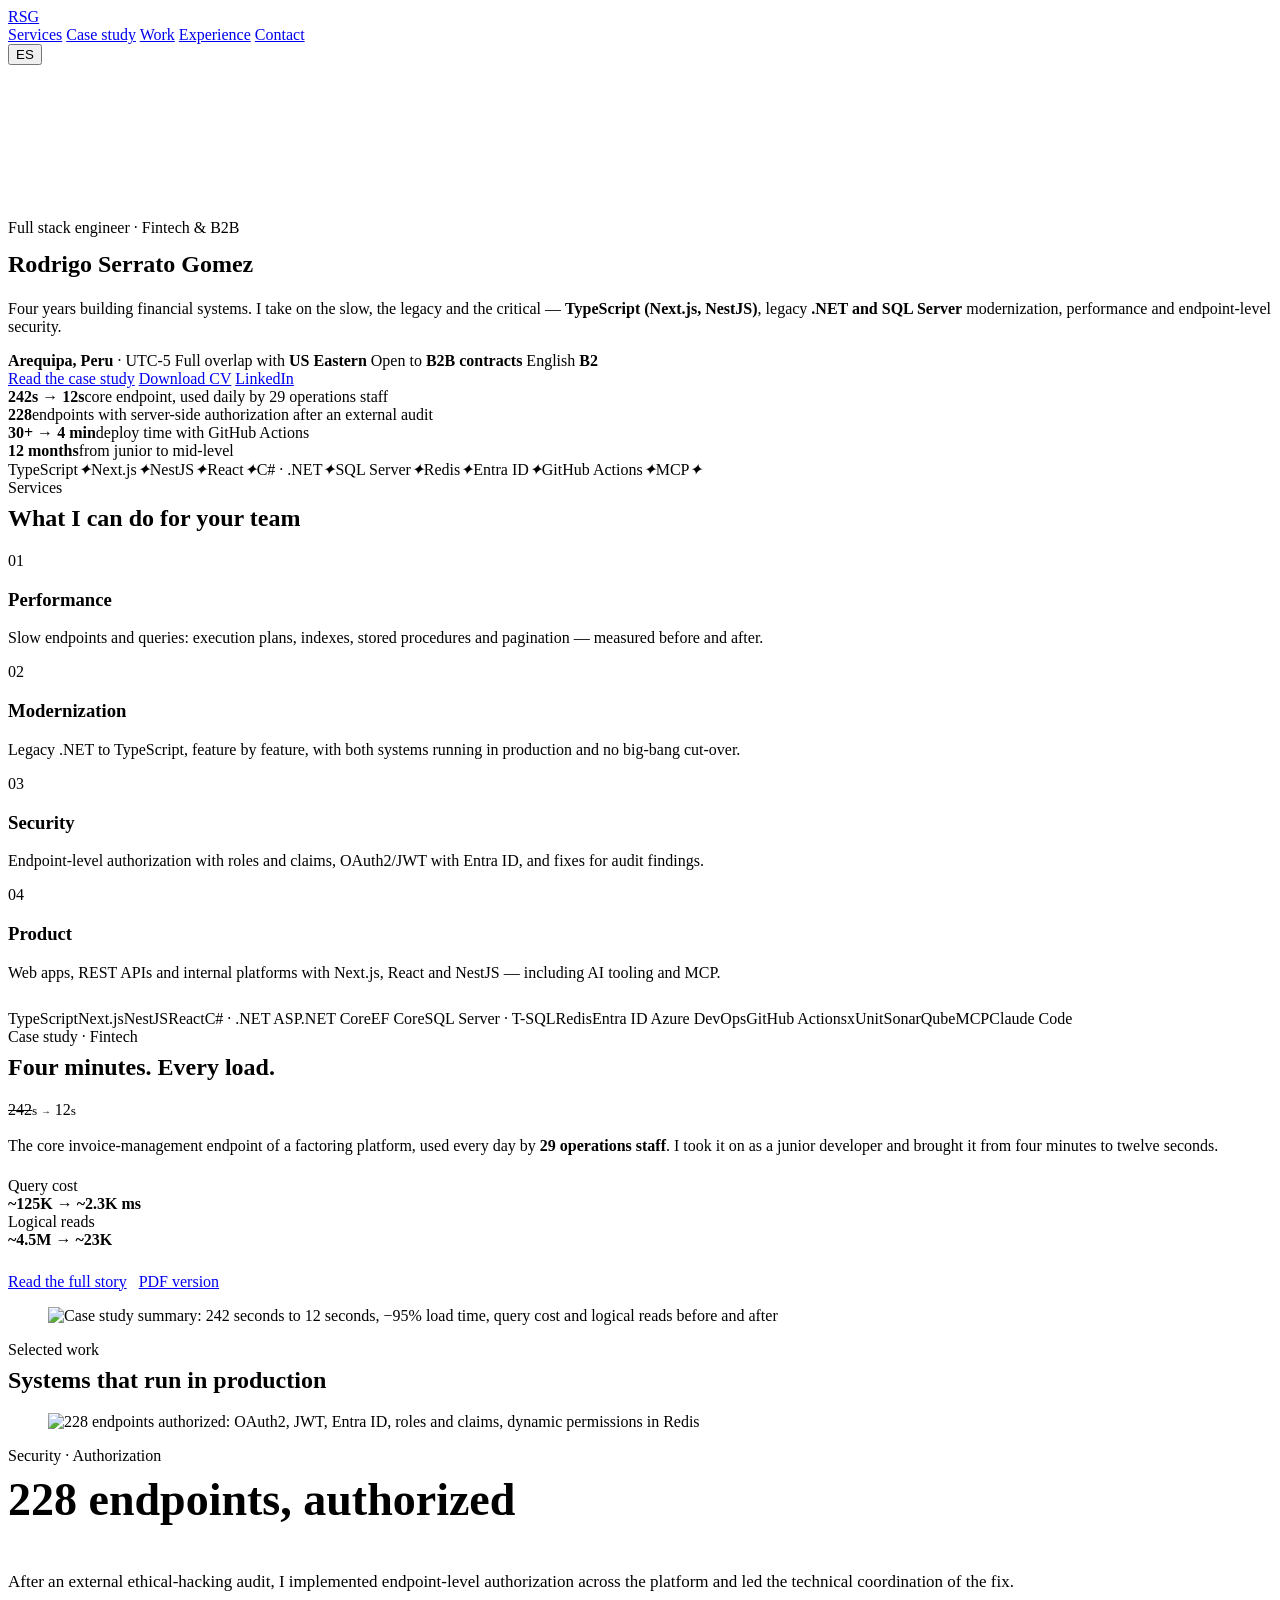
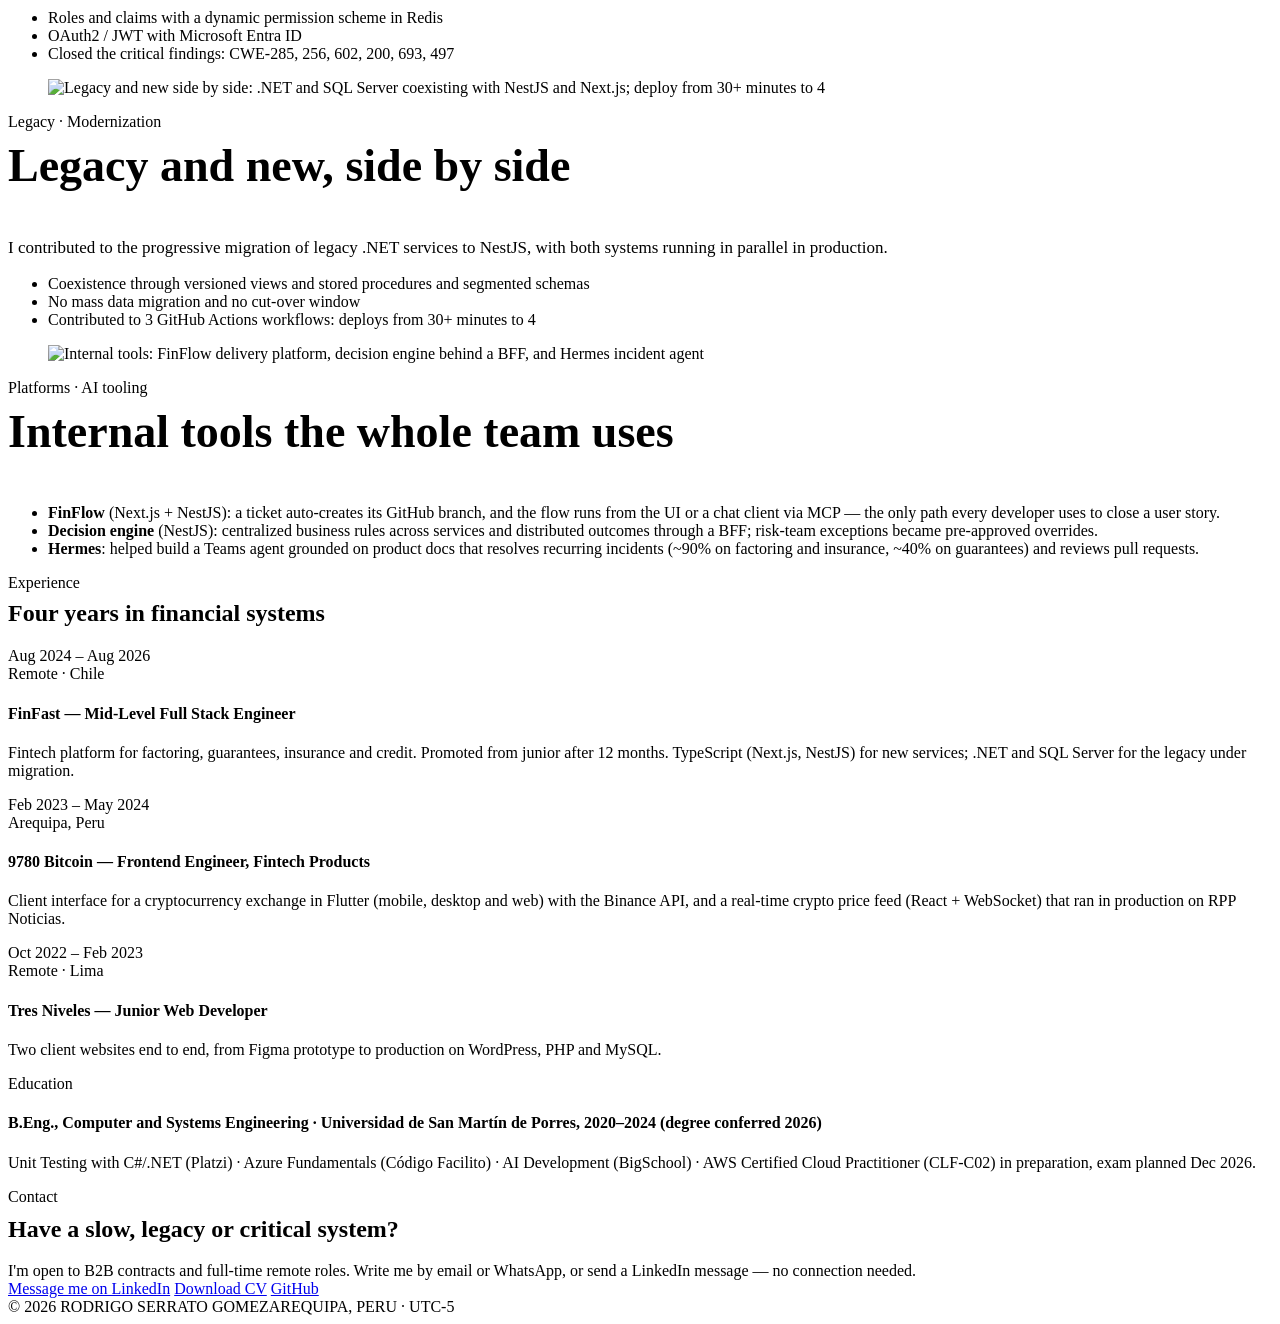
==== index.html @ 4d99c397 "First version of the site: pages and README" ====
<!doctype html>
<html lang="en">
<head>
<meta charset="utf-8">
<meta name="viewport" content="width=device-width, initial-scale=1">
<title>Rodrigo Serrato Gomez · Full Stack Engineer</title>
<meta name="description" content="Full stack engineer for fintech and B2B products: TypeScript (Next.js, NestJS), legacy .NET and SQL Server modernization, performance and endpoint-level security. Remote from Peru, full overlap with US Eastern.">
<link rel="canonical" href="https://rodrigoserratogomez.github.io/">
<meta property="og:type" content="website">
<meta property="og:url" content="https://rodrigoserratogomez.github.io/">
<meta property="og:title" content="Rodrigo Serrato Gomez · Full Stack Engineer">
<meta property="og:description" content="Fintech & B2B: performance, legacy .NET modernization and security. Case study: a core endpoint from 242s to 12s.">
<meta property="og:image" content="https://rodrigoserratogomez.github.io/assets/img/og.png">
<meta property="og:image:width" content="1200">
<meta property="og:image:height" content="627">
<meta name="twitter:card" content="summary_large_image">
<link rel="icon" href="assets/img/favicon.svg" type="image/svg+xml">
<script>(function(d){if(!matchMedia("(prefers-reduced-motion: reduce)").matches){d.classList.add("anim");setTimeout(function(){if(!window.gsap)d.classList.remove("anim")},3000)}})(document.documentElement)</script>
<link rel="stylesheet" href="assets/style.css">
<script type="application/ld+json">{"@context":"https://schema.org","@type":"Person","name":"Rodrigo Rafael Serrato Gomez","jobTitle":"Full Stack Engineer","address":{"@type":"PostalAddress","addressLocality":"Arequipa","addressCountry":"PE"},"url":"https://rodrigoserratogomez.github.io/","sameAs":["https://www.linkedin.com/in/rodrigo-rafael-serrato-gomez/","https://github.com/RodrigoSerratoGomez"]}</script>
</head>
<body>

<header class="nav">
  <div class="progress" aria-hidden="true"></div>
  <div class="wrap">
    <a class="brand" href="#top">RS<span>G</span></a>
    <nav aria-label="Sections">
      <a href="#services" data-i18n="nav.services">Services</a>
      <a href="#case" data-i18n="nav.case">Case study</a>
      <a href="#work" data-i18n="nav.work">Work</a>
      <a href="#experience" data-i18n="nav.exp">Experience</a>
      <a href="#contact" data-i18n="nav.contact">Contact</a>
    </nav>
    <button class="lang" type="button" data-lang-toggle aria-label="Ver en español">ES</button>
  </div>
</header>

<main id="top">

<!-- HERO -->
<section class="hero">
  <canvas class="net" aria-hidden="true"></canvas><div class="orb" aria-hidden="true"></div>
  <div class="wrap">
    <div class="eyebrow" data-i18n="hero.eyebrow">Full stack engineer · Fintech &amp; B2B</div>
    <h1 style="margin-top:14px" aria-label="Rodrigo Serrato Gomez"><span class="w">Rodrigo</span> <span class="w c glow">Serrato</span> <span class="w c glow">Gomez</span></h1>
    <p class="lead" style="margin-top:22px" data-i18n="hero.lead">Four years building financial systems. I take on the slow, the legacy and the critical — <strong>TypeScript (Next.js, NestJS)</strong>, legacy <strong>.NET and SQL Server</strong> modernization, performance and endpoint-level security.</p>
    <div class="meta">
      <span data-i18n="hero.m1"><b>Arequipa, Peru</b> · UTC-5</span>
      <span data-i18n="hero.m2">Full overlap with <b>US Eastern</b></span>
      <span data-i18n="hero.m3">Open to <b>B2B contracts</b></span>
      <span data-i18n="hero.m4">English <b>B2</b></span>
    </div>
    <div class="ctas">
      <a class="btn solid" href="#case" data-i18n="hero.cta1">Read the case study</a>
      <a class="btn" href="assets/rodrigo-serrato-cv.pdf" target="_blank" rel="noopener" data-i18n="hero.cta2">Download CV</a>
      <a class="btn" href="https://www.linkedin.com/in/rodrigo-rafael-serrato-gomez/" target="_blank" rel="noopener">LinkedIn</a>
    </div>
    <div class="stats">
      <div class="stat"><b>242s → <span class="count" data-from="242">12</span>s</b><span data-i18n="hero.s1">core endpoint, used daily by 29 operations staff</span></div>
      <div class="stat"><b><span class="count" data-from="0">228</span></b><span data-i18n="hero.s2">endpoints with server-side authorization after an external audit</span></div>
      <div class="stat"><b>30+ → <span class="count" data-from="30">4</span> min</b><span data-i18n="hero.s3">deploy time with GitHub Actions</span></div>
      <div class="stat"><b data-i18n="hero.s4n">12 months</b><span data-i18n="hero.s4">from junior to mid-level</span></div>
    </div>
  </div>
</section>

<!-- STACK MARQUEE -->
<div class="marquee" aria-hidden="true"><div class="mq-track">
  <span>TypeScript</span><i>✦</i><span>Next.js</span><i>✦</i><span>NestJS</span><i>✦</i><span>React</span><i>✦</i><span>C# · .NET</span><i>✦</i><span>SQL Server</span><i>✦</i><span>Redis</span><i>✦</i><span>Entra ID</span><i>✦</i><span>GitHub Actions</span><i>✦</i><span>MCP</span><i>✦</i>
</div></div>

<!-- SERVICES -->
<section id="services">
  <div class="wrap">
    <div class="sec-head">
      <div><div class="eyebrow" data-i18n="svc.eyebrow">Services</div><h2 style="margin-top:8px" data-i18n="svc.title">What I can do <span class="c">for your team</span></h2></div>
      <div class="bar"><i></i></div>
    </div>
    <div class="grid g4">
      <div class="card"><div class="num">01</div><h3 data-i18n="svc.1t">Performance</h3><p data-i18n="svc.1p">Slow endpoints and queries: execution plans, indexes, stored procedures and pagination — measured before and after.</p></div>
      <div class="card"><div class="num">02</div><h3 data-i18n="svc.2t">Modernization</h3><p data-i18n="svc.2p">Legacy .NET to TypeScript, feature by feature, with both systems running in production and no big-bang cut-over.</p></div>
      <div class="card"><div class="num">03</div><h3 data-i18n="svc.3t">Security</h3><p data-i18n="svc.3p">Endpoint-level authorization with roles and claims, OAuth2/JWT with Entra ID, and fixes for audit findings.</p></div>
      <div class="card"><div class="num">04</div><h3 data-i18n="svc.4t">Product</h3><p data-i18n="svc.4p">Web apps, REST APIs and internal platforms with Next.js, React and NestJS — including AI tooling and MCP.</p></div>
    </div>
    <div class="pills" style="margin-top:28px">
      <span class="pill on">TypeScript</span><span class="pill on">Next.js</span><span class="pill on">NestJS</span><span class="pill on">React</span><span class="pill on">C# · .NET</span>
      <span class="pill">ASP.NET Core</span><span class="pill">EF Core</span><span class="pill">SQL Server · T-SQL</span><span class="pill">Redis</span><span class="pill">Entra ID</span>
      <span class="pill">Azure DevOps</span><span class="pill">GitHub Actions</span><span class="pill">xUnit</span><span class="pill">SonarQube</span><span class="pill">MCP</span><span class="pill">Claude Code</span>
    </div>
  </div>
</section>

<!-- CASE -->
<section id="case">
  <div class="wrap">
    <div class="sec-head">
      <div><div class="eyebrow" data-i18n="case.eyebrow">Case study · Fintech</div><h2 style="margin-top:8px" data-i18n="case.title">Four minutes. <span class="c">Every load.</span></h2></div>
      <div class="bar"><i style="width:36%"></i></div>
    </div>
    <div class="case">
      <div>
        <div class="bignum"><s class="r strike">242</s><small class="r">s</small> <span style="color:var(--mute);font-size:.6em">→</span> <span class="c glow count" data-from="242">12</span><small class="c">s</small></div>
        <p class="lead" style="margin-top:18px" data-i18n="case.lead">The core invoice-management endpoint of a factoring platform, used every day by <strong>29 operations staff</strong>. I took it on as a junior developer and brought it from four minutes to twelve seconds.</p>
        <div class="grid g2" style="margin-top:22px">
          <div class="card metric"><div class="label" data-i18n="case.m1">Query cost</div><b><span class="r">~125K</span> → <span class="c">~2.3K ms</span></b></div>
          <div class="card metric"><div class="label" data-i18n="case.m2">Logical reads</div><b><span class="r">~4.5M</span> → <span class="c">~23K</span></b></div>
        </div>
        <div class="ctas" style="display:flex;gap:12px;flex-wrap:wrap;margin-top:24px">
          <a class="btn solid" href="case-study.html" data-i18n="case.cta1">Read the full story</a>
          <a class="btn" href="assets/case-study-242s-to-12s.pdf" target="_blank" rel="noopener" data-i18n="case.cta2">PDF version</a>
        </div>
      </div>
      <figure><img src="assets/img/case-study.webp" width="1600" height="900" alt="Case study summary: 242 seconds to 12 seconds, −95% load time, query cost and logical reads before and after"></figure>
    </div>
  </div>
</section>

<!-- WORK -->
<section id="work">
  <div class="wrap">
    <div class="sec-head">
      <div><div class="eyebrow" data-i18n="work.eyebrow">Selected work</div><h2 style="margin-top:8px" data-i18n="work.title">Systems that run <span class="c">in production</span></h2></div>
      <div class="bar"><i style="width:54%"></i></div>
    </div>

    <div class="work">
      <figure><img src="assets/img/security.webp" width="1600" height="900" alt="228 endpoints authorized: OAuth2, JWT, Entra ID, roles and claims, dynamic permissions in Redis"></figure>
      <div>
        <div class="eyebrow" data-i18n="w1.eyebrow">Security · Authorization</div>
        <h3 style="font-size:46px;margin-top:8px" data-i18n="w1.title">228 endpoints, <span class="c">authorized</span></h3>
        <p class="lead" style="font-size:17px;margin-top:12px" data-i18n="w1.p">After an external ethical-hacking audit, I implemented endpoint-level authorization across the platform and led the technical coordination of the fix.</p>
        <ul>
          <li data-i18n="w1.l1">Roles and claims with a dynamic permission scheme in Redis</li>
          <li data-i18n="w1.l2">OAuth2 / JWT with Microsoft Entra ID</li>
          <li data-i18n="w1.l3">Closed the critical findings: CWE-285, 256, 602, 200, 693, 497</li>
        </ul>
      </div>
    </div>

    <div class="work">
      <figure><img src="assets/img/modernization.webp" width="1600" height="900" alt="Legacy and new side by side: .NET and SQL Server coexisting with NestJS and Next.js; deploy from 30+ minutes to 4"></figure>
      <div>
        <div class="eyebrow" data-i18n="w2.eyebrow">Legacy · Modernization</div>
        <h3 style="font-size:46px;margin-top:8px" data-i18n="w2.title">Legacy and new, <span class="c">side by side</span></h3>
        <p class="lead" style="font-size:17px;margin-top:12px" data-i18n="w2.p">I contributed to the progressive migration of legacy .NET services to NestJS, with both systems running in parallel in production.</p>
        <ul>
          <li data-i18n="w2.l1">Coexistence through versioned views and stored procedures and segmented schemas</li>
          <li data-i18n="w2.l2">No mass data migration and no cut-over window</li>
          <li data-i18n="w2.l3">Contributed to 3 GitHub Actions workflows: deploys from 30+ minutes to 4</li>
        </ul>
      </div>
    </div>

    <div class="work">
      <figure><img src="assets/img/platforms.webp" width="1600" height="900" alt="Internal tools: FinFlow delivery platform, decision engine behind a BFF, and Hermes incident agent"></figure>
      <div>
        <div class="eyebrow" data-i18n="w3.eyebrow">Platforms · AI tooling</div>
        <h3 style="font-size:46px;margin-top:8px" data-i18n="w3.title">Internal tools <span class="c">the whole team uses</span></h3>
        <ul>
          <li data-i18n="w3.l1"><strong>FinFlow</strong> (Next.js + NestJS): a ticket auto-creates its GitHub branch, and the flow runs from the UI or a chat client via MCP — the only path every developer uses to close a user story.</li>
          <li data-i18n="w3.l2"><strong>Decision engine</strong> (NestJS): centralized business rules across services and distributed outcomes through a BFF; risk-team exceptions became pre-approved overrides.</li>
          <li data-i18n="w3.l3"><strong>Hermes</strong>: helped build a Teams agent grounded on product docs that resolves recurring incidents (~90% on factoring and insurance, ~40% on guarantees) and reviews pull requests.</li>
        </ul>
      </div>
    </div>
  </div>
</section>

<!-- EXPERIENCE -->
<section id="experience">
  <div class="wrap">
    <div class="sec-head">
      <div><div class="eyebrow" data-i18n="exp.eyebrow">Experience</div><h2 style="margin-top:8px" data-i18n="exp.title">Four years <span class="c">in financial systems</span></h2></div>
      <div class="bar"><i style="width:72%"></i></div>
    </div>
    <div class="tl">
      <div class="row"><div class="when" data-i18n="exp.1w">Aug 2024 – Aug 2026<br>Remote · Chile</div><div><h4 data-i18n="exp.1t">FinFast — Mid-Level Full Stack Engineer</h4><p data-i18n="exp.1p">Fintech platform for factoring, guarantees, insurance and credit. Promoted from junior after 12 months. TypeScript (Next.js, NestJS) for new services; .NET and SQL Server for the legacy under migration.</p></div></div>
      <div class="row"><div class="when" data-i18n="exp.2w">Feb 2023 – May 2024<br>Arequipa, Peru</div><div><h4 data-i18n="exp.2t">9780 Bitcoin — Frontend Engineer, Fintech Products</h4><p data-i18n="exp.2p">Client interface for a cryptocurrency exchange in Flutter (mobile, desktop and web) with the Binance API, and a real-time crypto price feed (React + WebSocket) that ran in production on RPP Noticias.</p></div></div>
      <div class="row"><div class="when" data-i18n="exp.3w">Oct 2022 – Feb 2023<br>Remote · Lima</div><div><h4 data-i18n="exp.3t">Tres Niveles — Junior Web Developer</h4><p data-i18n="exp.3p">Two client websites end to end, from Figma prototype to production on WordPress, PHP and MySQL.</p></div></div>
      <div class="row"><div class="when" data-i18n="exp.4w">Education</div><div><h4 data-i18n="exp.4t">B.Eng., Computer and Systems Engineering · Universidad de San Martín de Porres, 2020–2024 (degree conferred 2026)</h4><p data-i18n="exp.4p">Unit Testing with C#/.NET (Platzi) · Azure Fundamentals (Código Facilito) · AI Development (BigSchool) · AWS Certified Cloud Practitioner (CLF-C02) in preparation, exam planned Dec 2026.</p></div></div>
    </div>
  </div>
</section>

<!-- CONTACT -->
<section id="contact" class="contact">
  <div class="wrap">
    <div class="eyebrow" data-i18n="ct.eyebrow">Contact</div>
    <h2 style="margin-top:10px" data-i18n="ct.title">Have a slow, legacy <span class="c">or critical system?</span></h2>
    <p class="lead" style="margin:18px auto 0" data-i18n="ct.p">I'm open to B2B contracts and full-time remote roles. Write me by email or WhatsApp, or send a LinkedIn message — no connection needed.</p>
    <div class="reach" data-reach hidden>
      <a class="reach-card" data-mail data-u="otarres_ogirdor_gni" data-d="moc.kooltuo"><span class="label" data-i18n="ct.mail">Email</span><b data-mail-text></b></a>
      <a class="reach-card" data-wa data-n="524788159 15" target="_blank" rel="noopener"><span class="label">WhatsApp</span><b data-wa-text></b></a>
    </div>
    <div class="ctas">
      <a class="btn solid" href="https://www.linkedin.com/in/rodrigo-rafael-serrato-gomez/" target="_blank" rel="noopener" data-i18n="ct.cta1">Message me on LinkedIn</a>
      <a class="btn" href="assets/rodrigo-serrato-cv.pdf" target="_blank" rel="noopener" data-i18n="ct.cta2">Download CV</a>
      <a class="btn" href="https://github.com/RodrigoSerratoGomez" target="_blank" rel="noopener">GitHub</a>
    </div>
  </div>
</section>
</main>

<footer><div class="wrap"><span>© 2026 RODRIGO SERRATO GOMEZ</span><a class="ft-mail" data-mail data-u="otarres_ogirdor_gni" data-d="moc.kooltuo" hidden><span data-mail-text></span></a><span data-i18n="ft">AREQUIPA, PERU · UTC-5</span></div></footer>
<script src="assets/i18n.js"></script>
<script src="assets/vendor/gsap.min.js"></script>
<script src="assets/vendor/ScrollTrigger.min.js"></script>
<script src="assets/site.js"></script>
</body>
</html>
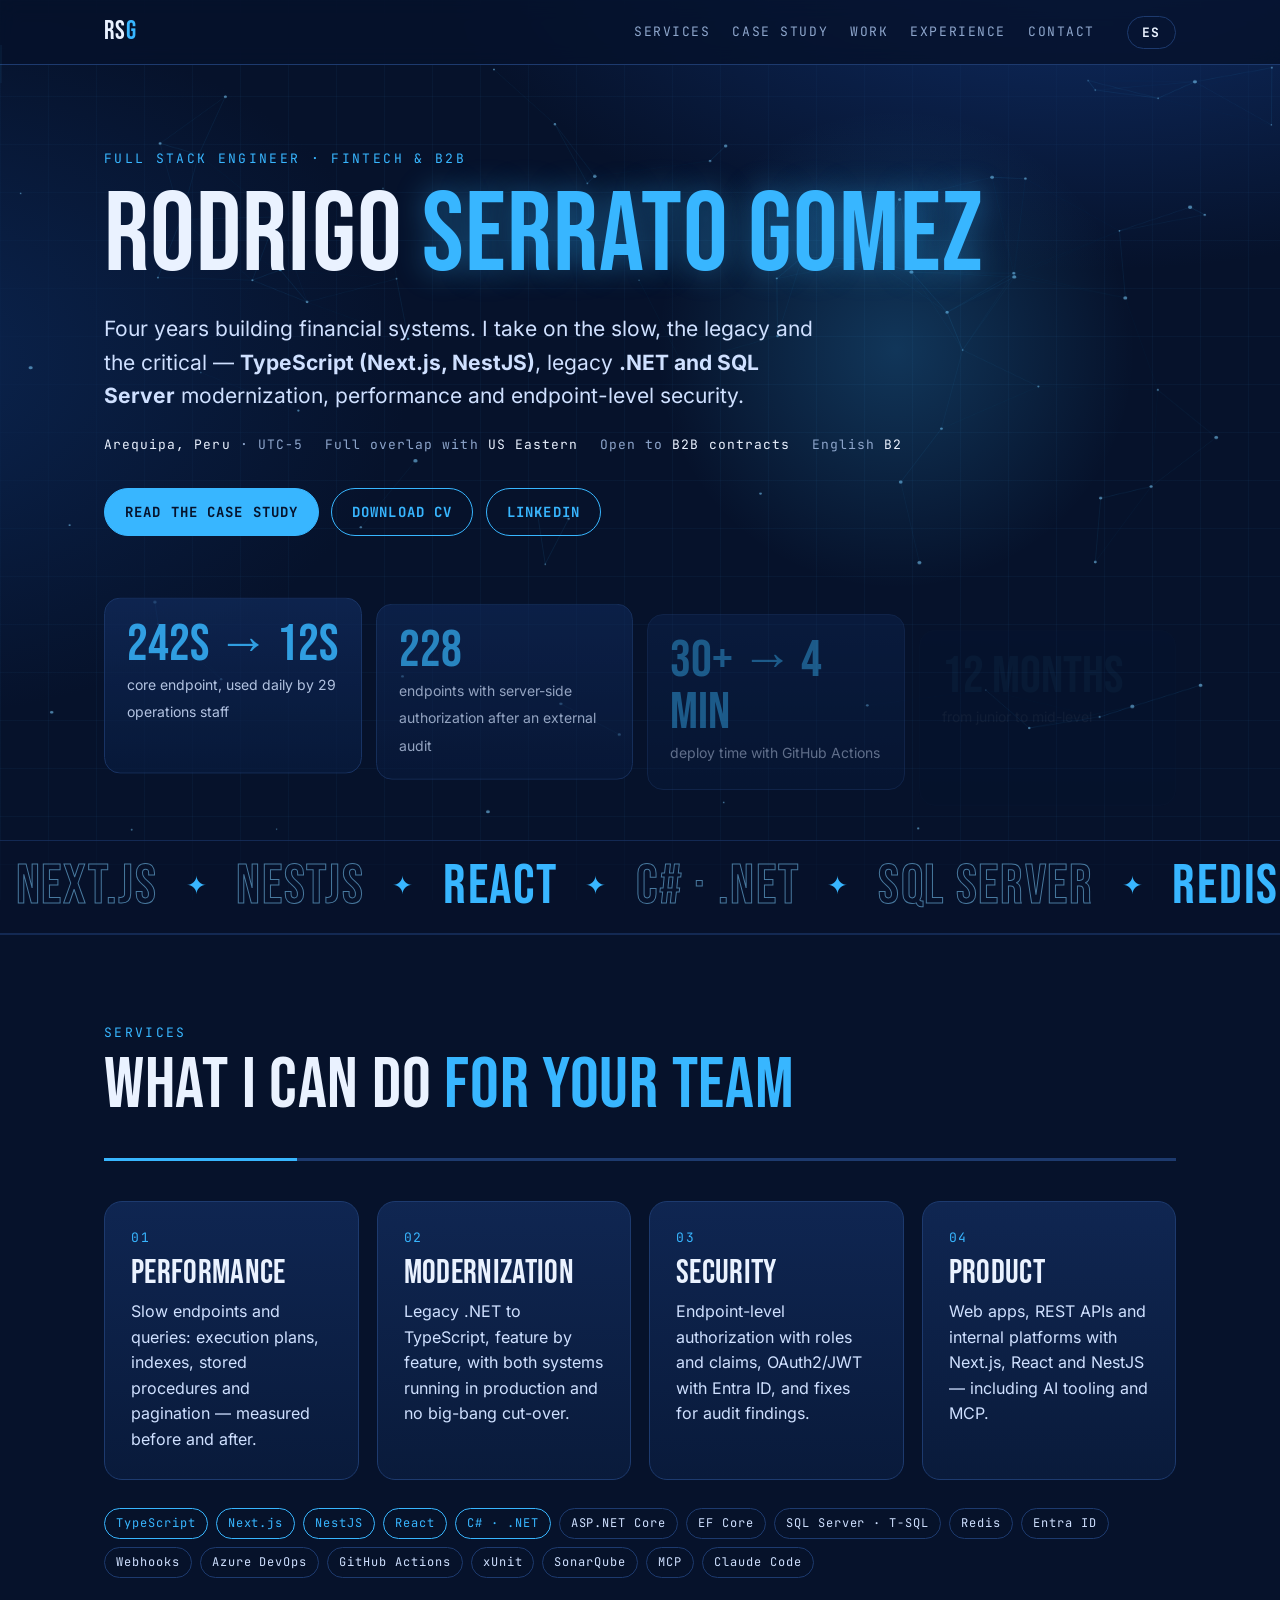
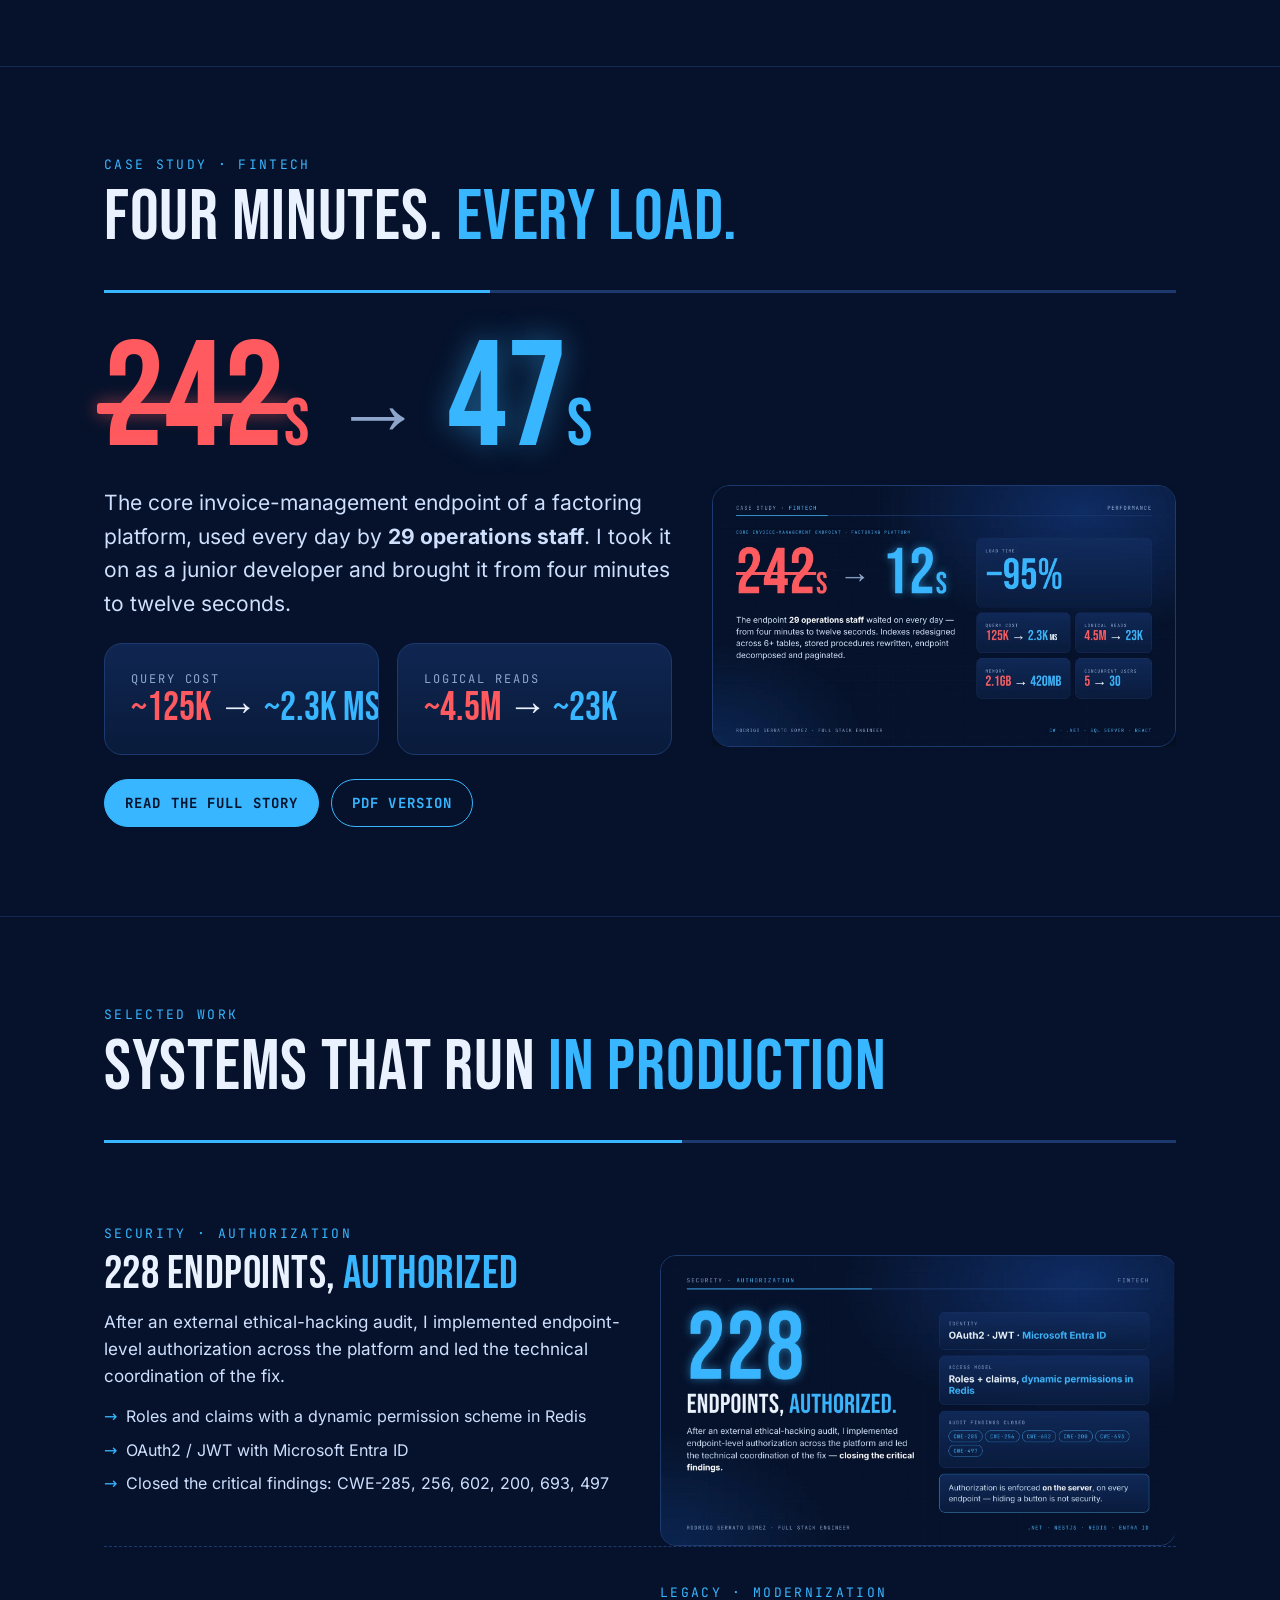
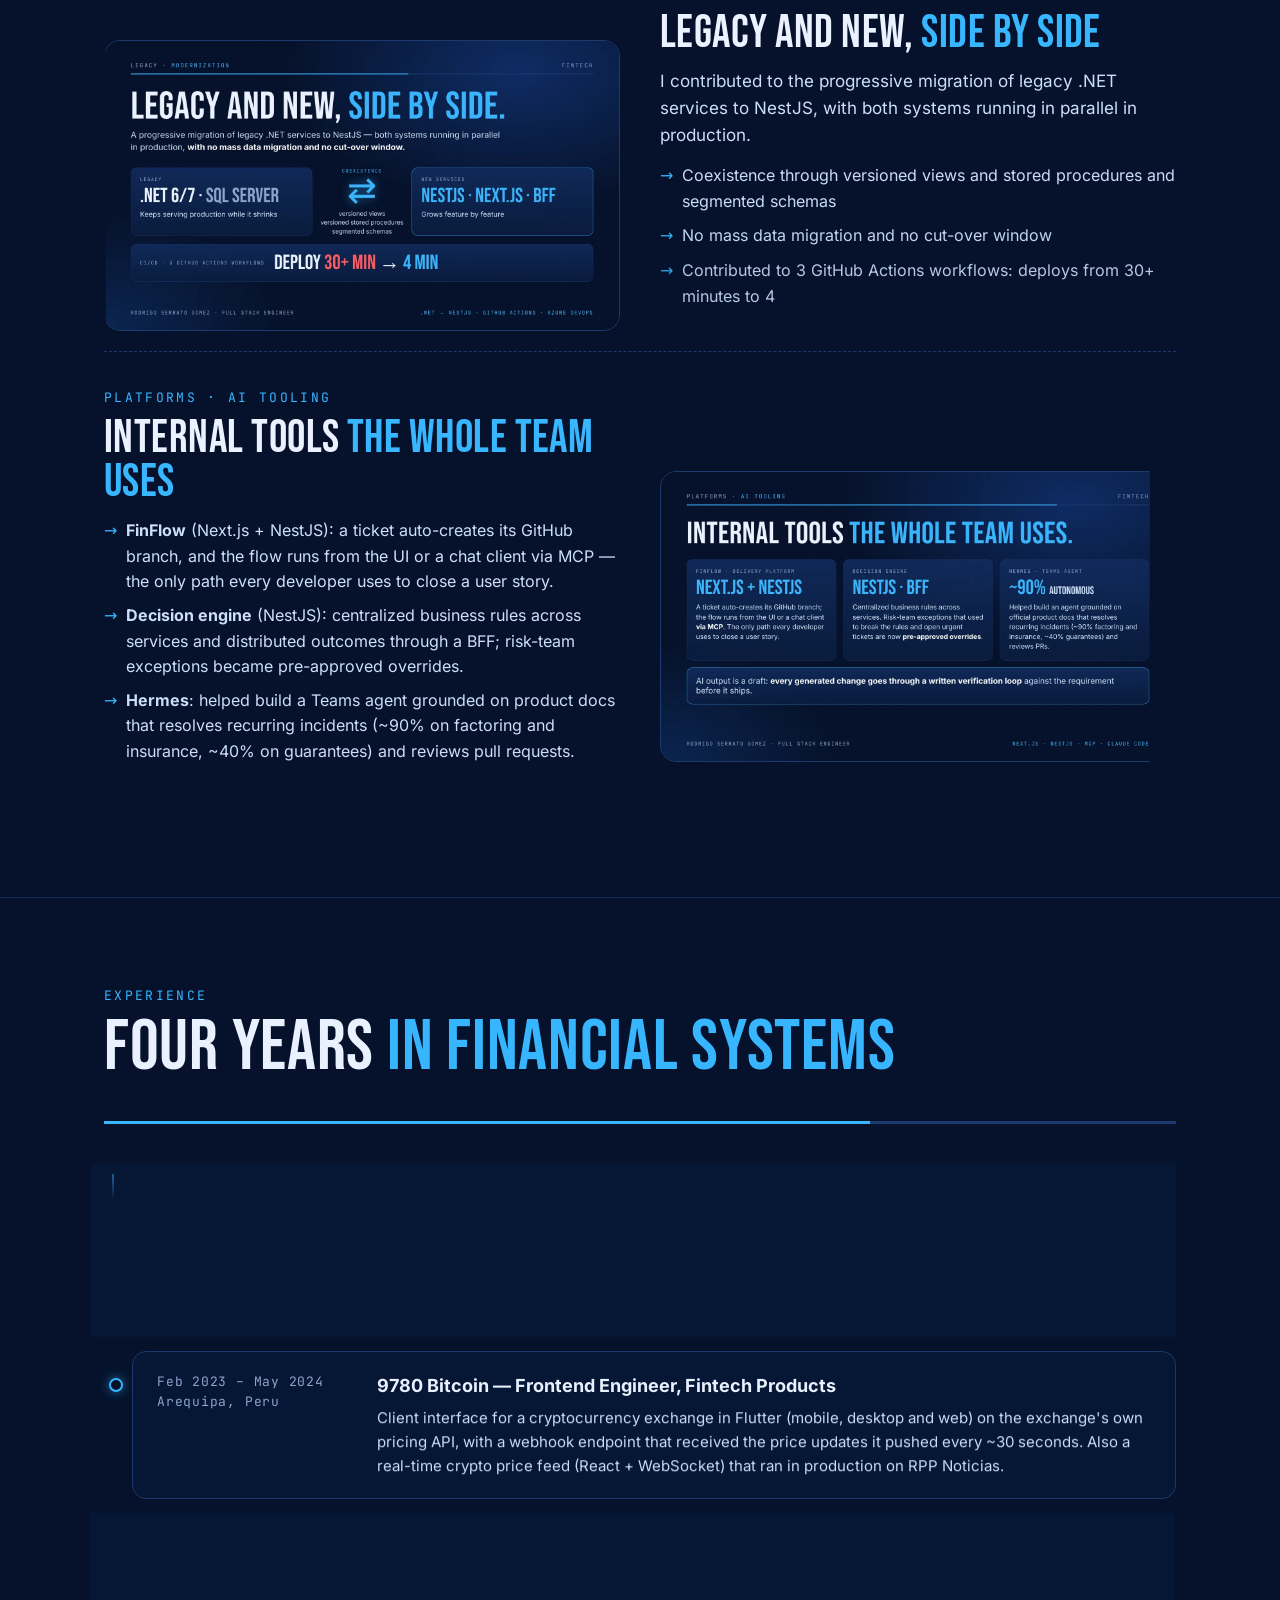
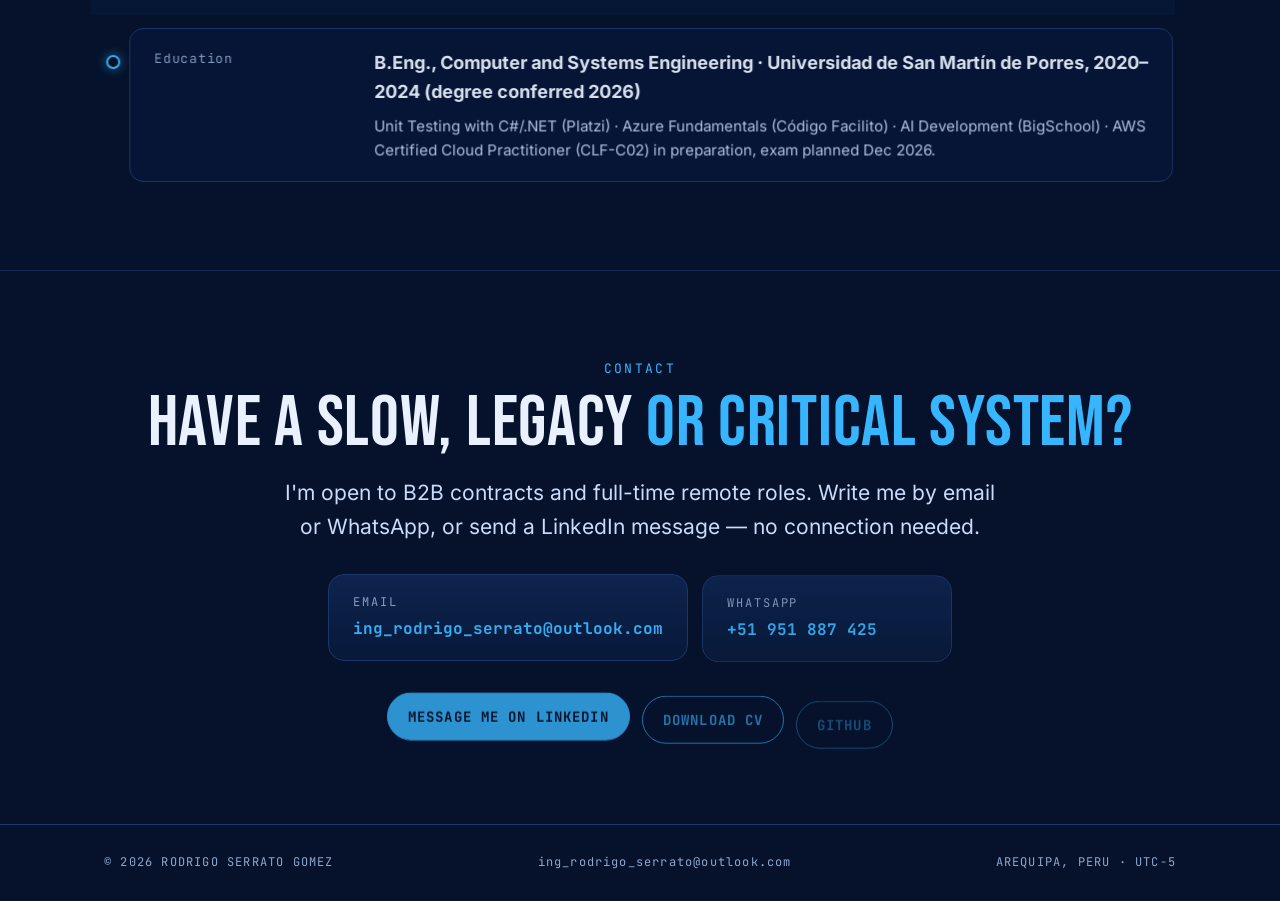
==== commit 3e33a9f3: "Fix 9780 Bitcoin: exchange's own pricing API via webhook (not Binance); add FinFast payment webhook" ====
--- a/index.html
+++ b/index.html
@@ -85,7 +85,7 @@
     </div>
     <div class="pills" style="margin-top:28px">
       <span class="pill on">TypeScript</span><span class="pill on">Next.js</span><span class="pill on">NestJS</span><span class="pill on">React</span><span class="pill on">C# · .NET</span>
-      <span class="pill">ASP.NET Core</span><span class="pill">EF Core</span><span class="pill">SQL Server · T-SQL</span><span class="pill">Redis</span><span class="pill">Entra ID</span>
+      <span class="pill">ASP.NET Core</span><span class="pill">EF Core</span><span class="pill">SQL Server · T-SQL</span><span class="pill">Redis</span><span class="pill">Entra ID</span><span class="pill">Webhooks</span>
       <span class="pill">Azure DevOps</span><span class="pill">GitHub Actions</span><span class="pill">xUnit</span><span class="pill">SonarQube</span><span class="pill">MCP</span><span class="pill">Claude Code</span>
     </div>
   </div>
@@ -175,8 +175,8 @@
       <div class="bar"><i style="width:72%"></i></div>
     </div>
     <div class="tl">
-      <div class="row"><div class="when" data-i18n="exp.1w">Aug 2024 – Aug 2026<br>Remote · Chile</div><div><h4 data-i18n="exp.1t">FinFast — Mid-Level Full Stack Engineer</h4><p data-i18n="exp.1p">Fintech platform for factoring, guarantees, insurance and credit. Promoted from junior after 12 months. TypeScript (Next.js, NestJS) for new services; .NET and SQL Server for the legacy under migration.</p></div></div>
-      <div class="row"><div class="when" data-i18n="exp.2w">Feb 2023 – May 2024<br>Arequipa, Peru</div><div><h4 data-i18n="exp.2t">9780 Bitcoin — Frontend Engineer, Fintech Products</h4><p data-i18n="exp.2p">Client interface for a cryptocurrency exchange in Flutter (mobile, desktop and web) with the Binance API, and a real-time crypto price feed (React + WebSocket) that ran in production on RPP Noticias.</p></div></div>
+      <div class="row"><div class="when" data-i18n="exp.1w">Aug 2024 – Aug 2026<br>Remote · Chile</div><div><h4 data-i18n="exp.1t">FinFast — Mid-Level Full Stack Engineer</h4><p data-i18n="exp.1p">Fintech platform for factoring, guarantees, insurance and credit. Promoted from junior after 12 months. TypeScript (Next.js, NestJS) for new services; .NET and SQL Server for the legacy under migration. As a junior, I exposed the webhook accounting called on each payment, so payment agreements updated their own state with no manual reconciliation.</p></div></div>
+      <div class="row"><div class="when" data-i18n="exp.2w">Feb 2023 – May 2024<br>Arequipa, Peru</div><div><h4 data-i18n="exp.2t">9780 Bitcoin — Frontend Engineer, Fintech Products</h4><p data-i18n="exp.2p">Client interface for a cryptocurrency exchange in Flutter (mobile, desktop and web) on the exchange's own pricing API, with a webhook endpoint that received the price updates it pushed every ~30 seconds. Also a real-time crypto price feed (React + WebSocket) that ran in production on RPP Noticias.</p></div></div>
       <div class="row"><div class="when" data-i18n="exp.3w">Oct 2022 – Feb 2023<br>Remote · Lima</div><div><h4 data-i18n="exp.3t">Tres Niveles — Junior Web Developer</h4><p data-i18n="exp.3p">Two client websites end to end, from Figma prototype to production on WordPress, PHP and MySQL.</p></div></div>
       <div class="row"><div class="when" data-i18n="exp.4w">Education</div><div><h4 data-i18n="exp.4t">B.Eng., Computer and Systems Engineering · Universidad de San Martín de Porres, 2020–2024 (degree conferred 2026)</h4><p data-i18n="exp.4p">Unit Testing with C#/.NET (Platzi) · Azure Fundamentals (Código Facilito) · AI Development (BigSchool) · AWS Certified Cloud Practitioner (CLF-C02) in preparation, exam planned Dec 2026.</p></div></div>
     </div>
--- a/assets/style.css
+++ b/assets/style.css
@@ -0,0 +1,186 @@
+@font-face{font-family:"Bebas Neue";src:url(fonts/bebas-neue-latin-400-normal.woff2) format("woff2");font-display:swap}
+@font-face{font-family:Inter;font-weight:400;src:url(fonts/inter-latin-400-normal.woff2) format("woff2");font-display:swap}
+@font-face{font-family:Inter;font-weight:600;src:url(fonts/inter-latin-600-normal.woff2) format("woff2");font-display:swap}
+@font-face{font-family:Inter;font-weight:700;src:url(fonts/inter-latin-700-normal.woff2) format("woff2");font-display:swap}
+@font-face{font-family:"JetBrains Mono";font-weight:400;src:url(fonts/jetbrains-mono-latin-400-normal.woff2) format("woff2");font-display:swap}
+@font-face{font-family:"JetBrains Mono";font-weight:700;src:url(fonts/jetbrains-mono-latin-700-normal.woff2) format("woff2");font-display:swap}
+
+:root{--bg:#06122b;--bg2:#0a1d40;--card:#0d2249;--card2:#0a1b3c;--line:#1d3a6e;--cyan:#38b6ff;--cyan2:#7fd0ff;--red:#ff5a5f;--ink:#eaf2ff;--soft:#cfe0ff;--mute:#8ea6cc;
+  --display:"Bebas Neue",Impact,"Arial Narrow",sans-serif;--body:Inter,system-ui,-apple-system,"Segoe UI",Roboto,sans-serif;--mono:"JetBrains Mono",ui-monospace,Consolas,monospace;--max:1120px}
+*{box-sizing:border-box}
+html{scroll-behavior:smooth;scroll-padding-top:80px}
+body{margin:0;background:var(--bg);color:var(--ink);font:17px/1.6 var(--body);-webkit-font-smoothing:antialiased;
+  background-image:radial-gradient(1100px 600px at 85% -10%,#10306b 0%,transparent 60%),radial-gradient(900px 600px at -10% 40%,#0b2550 0%,transparent 60%),
+  linear-gradient(rgba(56,182,255,.045) 1px,transparent 1px),linear-gradient(90deg,rgba(56,182,255,.045) 1px,transparent 1px);
+  background-size:auto,auto,48px 48px,48px 48px;background-attachment:fixed}
+a{color:var(--cyan);text-decoration:none}a:hover{color:var(--cyan2)}
+img{max-width:100%;height:auto;display:block}
+.wrap{max-width:var(--max);margin:0 auto;padding:0 24px}
+:focus-visible{outline:2px solid var(--cyan);outline-offset:3px;border-radius:4px}
+
+/* nav */
+.nav{position:sticky;top:0;z-index:10;background:rgba(6,18,43,.82);backdrop-filter:blur(10px);border-bottom:1px solid var(--line)}
+.nav .wrap{display:flex;align-items:center;gap:24px;height:64px}
+.brand{font-family:var(--display);font-size:26px;letter-spacing:.04em;color:var(--ink)}
+.brand span{color:var(--cyan)}
+.nav nav{margin-left:auto;display:flex;gap:22px;font-family:var(--mono);font-size:13px;letter-spacing:.12em;text-transform:uppercase}
+.nav nav a{color:var(--mute)}.nav nav a:hover{color:var(--ink)}
+.btn{display:inline-flex;align-items:center;gap:8px;font-family:var(--mono);font-size:14px;letter-spacing:.08em;text-transform:uppercase;padding:12px 20px;border-radius:999px;border:1.5px solid var(--cyan);color:var(--cyan);font-weight:700;transition:.15s}
+.btn:hover{background:rgba(56,182,255,.12);color:var(--cyan2)}
+.btn.solid{background:var(--cyan);color:#06122b}.btn.solid:hover{background:var(--cyan2);color:#06122b}
+
+/* type */
+.eyebrow{font-family:var(--mono);font-size:13px;letter-spacing:.18em;text-transform:uppercase;color:var(--cyan)}
+.label{font-family:var(--mono);font-size:12px;letter-spacing:.16em;text-transform:uppercase;color:var(--mute)}
+h1,h2,h3{font-family:var(--display);font-weight:400;letter-spacing:.01em;line-height:.95;margin:0}
+h1{font-size:clamp(56px,9vw,112px)}
+h2{font-size:clamp(42px,6vw,72px)}
+h3{font-size:34px}
+.c{color:var(--cyan)}.r{color:var(--red)}
+.lead{font-size:clamp(18px,2.2vw,21px);color:var(--soft);max-width:720px}
+p{margin:0 0 14px}
+.glow{text-shadow:0 0 30px rgba(56,182,255,.45)}
+
+/* sections */
+section{padding:88px 0;border-top:1px solid rgba(29,58,110,.6)}
+.sec-head{display:flex;align-items:flex-end;justify-content:space-between;gap:24px;margin-bottom:40px;flex-wrap:wrap}
+.sec-head .bar{flex:1 1 100%;height:3px;background:var(--line);margin-top:14px;position:relative}
+.sec-head .bar i{position:absolute;left:0;top:0;height:3px;width:18%;background:var(--cyan)}
+
+/* hero */
+.hero{padding:84px 0 72px;border-top:0}
+.hero .meta{display:flex;flex-wrap:wrap;gap:10px 22px;margin:22px 0 32px;font-family:var(--mono);font-size:13px;letter-spacing:.08em;color:var(--mute)}
+.hero .meta b{color:var(--ink);font-weight:400}
+.hero .ctas{display:flex;flex-wrap:wrap;gap:12px}
+.stats{display:grid;grid-template-columns:repeat(4,1fr);gap:14px;margin-top:56px}
+.stat{background:linear-gradient(180deg,rgba(18,44,94,.8),rgba(10,29,64,.8));border:1px solid var(--line);border-radius:16px;padding:20px 22px}
+.stat b{display:block;font-family:var(--display);font-weight:400;font-size:52px;line-height:1;color:var(--cyan)}
+.stat span{font-size:14px;color:var(--soft)}
+
+/* cards */
+.grid{display:grid;gap:18px}
+.g2{grid-template-columns:repeat(2,1fr)}.g3{grid-template-columns:repeat(3,1fr)}.g4{grid-template-columns:repeat(4,1fr)}
+.card{background:linear-gradient(180deg,rgba(18,44,94,.75),rgba(10,29,64,.75));border:1px solid var(--line);border-radius:18px;padding:26px}
+.card.hl{border-color:var(--cyan)}
+.card h3{margin:8px 0 10px}
+.card p{color:var(--soft);font-size:16px;margin:0}
+.num{font-family:var(--mono);font-size:13px;color:var(--cyan);letter-spacing:.14em}
+.pills{display:flex;flex-wrap:wrap;gap:8px;margin-top:16px}
+.pill{font-family:var(--mono);font-size:12px;letter-spacing:.08em;padding:5px 11px;border:1px solid var(--line);border-radius:999px;color:var(--soft);background:rgba(6,18,43,.5)}
+.pill.on{border-color:var(--cyan);color:var(--cyan)}
+
+/* case teaser */
+.case{display:grid;grid-template-columns:1.1fr .9fr;gap:40px;align-items:center}
+.case figure{margin:0;border:1px solid var(--line);border-radius:18px;overflow:hidden;box-shadow:0 30px 80px rgba(0,0,0,.35)}
+.bignum{font-family:var(--display);font-size:clamp(84px,12vw,150px);line-height:.9;white-space:nowrap}
+.bignum s{text-decoration-thickness:6px}
+.bignum small{font-size:.45em}
+
+/* work */
+.work{display:grid;grid-template-columns:1fr 1fr;gap:40px;align-items:center;padding:36px 0}
+.work+.work{border-top:1px dashed var(--line)}
+.work:nth-of-type(even) figure{order:2}
+.work figure{margin:0;border:1px solid var(--line);border-radius:16px;overflow:hidden}
+.work ul{margin:14px 0 0;padding:0;list-style:none}
+.work li{padding-left:22px;position:relative;color:var(--soft);margin:8px 0;font-size:16px}
+.work li:before{content:"→";position:absolute;left:0;color:var(--cyan)}
+
+/* timeline */
+.tl{display:grid;gap:14px}
+.tl .row{display:grid;grid-template-columns:200px 1fr;gap:20px;padding:20px 24px;border:1px solid var(--line);border-radius:14px;background:rgba(10,29,64,.55)}
+.tl .when{font-family:var(--mono);font-size:13px;color:var(--mute);letter-spacing:.06em}
+.tl h4{margin:0 0 6px;font-size:18px}
+.tl p{color:var(--soft);font-size:15px;margin:0}
+
+/* contact */
+.contact{text-align:center}
+.contact .ctas{display:flex;justify-content:center;flex-wrap:wrap;gap:12px;margin-top:28px}
+footer{border-top:1px solid var(--line);padding:28px 0;font-family:var(--mono);font-size:12px;letter-spacing:.1em;color:var(--mute)}
+footer .wrap{display:flex;justify-content:space-between;gap:16px;flex-wrap:wrap}
+
+/* case study page */
+.cs-hero{padding:72px 0 40px;border-top:0}
+.cs-step{display:grid;grid-template-columns:64px 1fr;gap:20px;margin:14px 0}
+.cs-step .n{width:56px;height:56px;border:2px solid var(--cyan);border-radius:50%;display:grid;place-items:center;font-family:var(--display);font-size:28px;color:var(--cyan)}
+.cs-step .card{padding:20px 22px}
+.vs{display:grid;grid-template-columns:1fr 1fr;gap:18px}
+.vs .bad{border-color:rgba(255,90,95,.5);background:linear-gradient(180deg,rgba(60,18,30,.6),rgba(30,12,24,.6))}
+.vs ul{margin:12px 0 0;padding-left:18px;color:var(--soft);font-family:var(--mono);font-size:14px}
+.metric b{font-family:var(--display);font-weight:400;font-size:44px;line-height:1;white-space:nowrap}
+.quote{border-left:3px solid var(--cyan);padding:6px 0 6px 20px;color:var(--soft);font-size:19px;margin:22px 0}
+.bars{margin-top:20px}
+.bars div{height:22px;border-radius:6px;margin:8px 0;display:flex;align-items:center;justify-content:flex-end;padding:0 10px;font-family:var(--mono);font-size:12px;font-weight:700;color:#06122b}
+
+@media (max-width:900px){
+  .g3,.g4,.stats{grid-template-columns:repeat(2,1fr)}
+  .case,.work{grid-template-columns:1fr}
+  .work:nth-of-type(even) figure{order:0}
+  .tl .row{grid-template-columns:1fr;gap:6px}
+  .nav nav{display:none}
+}
+@media (max-width:560px){
+  .g2,.g3,.g4,.stats,.vs{grid-template-columns:1fr}
+  section{padding:64px 0}
+  .wrap{padding:0 16px}
+}
+@media (prefers-reduced-motion:reduce){html{scroll-behavior:auto}}
+
+/* language toggle */
+.lang{margin-left:8px;font-family:var(--mono);font-size:13px;font-weight:700;letter-spacing:.12em;color:var(--ink);background:transparent;border:1.5px solid var(--line);border-radius:999px;padding:7px 14px;cursor:pointer}
+.lang:hover{border-color:var(--cyan);color:var(--cyan)}
+@media (max-width:900px){.lang{margin-left:auto}}
+
+/* ===== motion layer (GSAP) — 21-oct-2026 ===== */
+.progress{position:absolute;left:0;right:0;bottom:-1px;height:2px;background:linear-gradient(90deg,var(--cyan),var(--cyan2));transform:scaleX(0);transform-origin:left;box-shadow:0 0 12px rgba(56,182,255,.7)}
+.nav nav a.on{color:var(--ink)}
+.hero{position:relative;overflow:hidden}
+.hero .wrap{position:relative;z-index:1}
+.net{position:absolute;inset:0;width:100%;height:100%;z-index:0;opacity:.75;pointer-events:none}
+.orb{position:absolute;left:0;top:0;width:520px;height:520px;margin:-260px 0 0 -260px;border-radius:50%;background:radial-gradient(circle,rgba(56,182,255,.22),rgba(56,182,255,0) 65%);z-index:0;pointer-events:none;opacity:0}
+h1 .w{display:inline-block}
+.split .ch{display:inline-block;will-change:transform}
+.split .mask{display:inline-block;overflow:hidden;vertical-align:top;padding-bottom:.04em}
+
+/* stack marquee */
+.marquee{overflow:hidden;border-top:1px solid rgba(29,58,110,.6);border-bottom:1px solid rgba(29,58,110,.6);background:rgba(6,18,43,.55);padding:18px 0}
+.mq-track{display:flex;width:max-content;gap:28px;align-items:center;font-family:var(--display);font-size:clamp(34px,5vw,56px);line-height:1;letter-spacing:.03em;white-space:nowrap}
+.mq-track span{color:transparent;-webkit-text-stroke:1px rgba(127,208,255,.55)}
+.mq-track span:nth-of-type(3n+1){color:var(--cyan);-webkit-text-stroke:0}
+.mq-track i{font-style:normal;color:var(--cyan);font-size:.45em}
+
+/* strike that draws itself */
+.anim .strike{text-decoration:none;position:relative;display:inline-block}
+.anim .strike::after{content:"";position:absolute;left:-4%;right:-4%;top:52%;height:.07em;min-height:5px;background:var(--red);border-radius:3px;transform:scaleX(var(--k,1));transform-origin:left;box-shadow:0 0 18px rgba(255,90,95,.6)}
+.count{font-variant-numeric:tabular-nums}
+
+/* card spotlight */
+.card,.stat,.tl .row,.reach-card{position:relative;overflow:hidden}
+.card::after,.stat::after,.tl .row::after,.reach-card::after{content:"";position:absolute;inset:0;pointer-events:none;opacity:0;transition:opacity .35s;
+  background:radial-gradient(360px circle at var(--mx,50%) var(--my,50%),rgba(56,182,255,.14),transparent 45%)}
+.card:hover::after,.stat:hover::after,.tl .row:hover::after,.reach-card:hover::after{opacity:1}
+.card,.stat,.reach-card{transition:border-color .3s}
+.card:hover,.stat:hover,.reach-card:hover{border-color:rgba(56,182,255,.7)}
+
+/* timeline line + dots */
+.tl{position:relative;padding-left:28px}
+.tl::before{content:"";position:absolute;left:8px;top:10px;bottom:10px;width:2px;background:linear-gradient(var(--cyan),rgba(56,182,255,.12));transform-origin:top;transform:scaleY(var(--tl,1))}
+.tl .row{overflow:visible}
+.tl .row::before{content:"";position:absolute;left:-24px;top:26px;width:10px;height:10px;border-radius:50%;background:var(--bg);border:2px solid var(--cyan);box-shadow:0 0 12px rgba(56,182,255,.6)}
+
+/* contact cards */
+.reach{display:flex;justify-content:center;flex-wrap:wrap;gap:14px;margin-top:30px}
+.reach[hidden]{display:none}
+.reach-card{display:flex;flex-direction:column;gap:4px;min-width:250px;padding:18px 24px;border:1px solid var(--line);border-radius:16px;background:linear-gradient(180deg,rgba(18,44,94,.75),rgba(10,29,64,.75));color:var(--ink);text-align:left}
+.reach-card b{font-family:var(--mono);font-size:16px;font-weight:700;color:var(--cyan);word-break:break-all}
+.reach-card:hover{color:var(--ink)}
+.ft-mail{color:var(--mute)}.ft-mail:hover{color:var(--cyan)}
+.btn{will-change:transform}
+
+/* hidden until GSAP reveals (only when JS + motion allowed) */
+.anim .hero .eyebrow,.anim .hero .lead,.anim .hero .meta span,.anim .hero .ctas .btn,.anim .stat,.anim .cs-hero .wrap>*{visibility:hidden}
+@media (max-width:560px){.reach-card{min-width:0;width:100%}.tl{padding-left:24px}.tl::before{left:6px}.tl .row::before{left:-23px}}
+.stat b span{font:inherit;color:inherit;letter-spacing:inherit}
+.case .metric b{font-size:clamp(28px,3.1vw,40px)}
+.work figure,#case figure{transition:box-shadow .4s}
+.work figure:hover,#case figure:hover{box-shadow:0 30px 80px rgba(0,0,0,.45),0 0 0 1px rgba(56,182,255,.5)}
+.g4 .metric b{font-size:clamp(26px,2.5vw,40px)}
